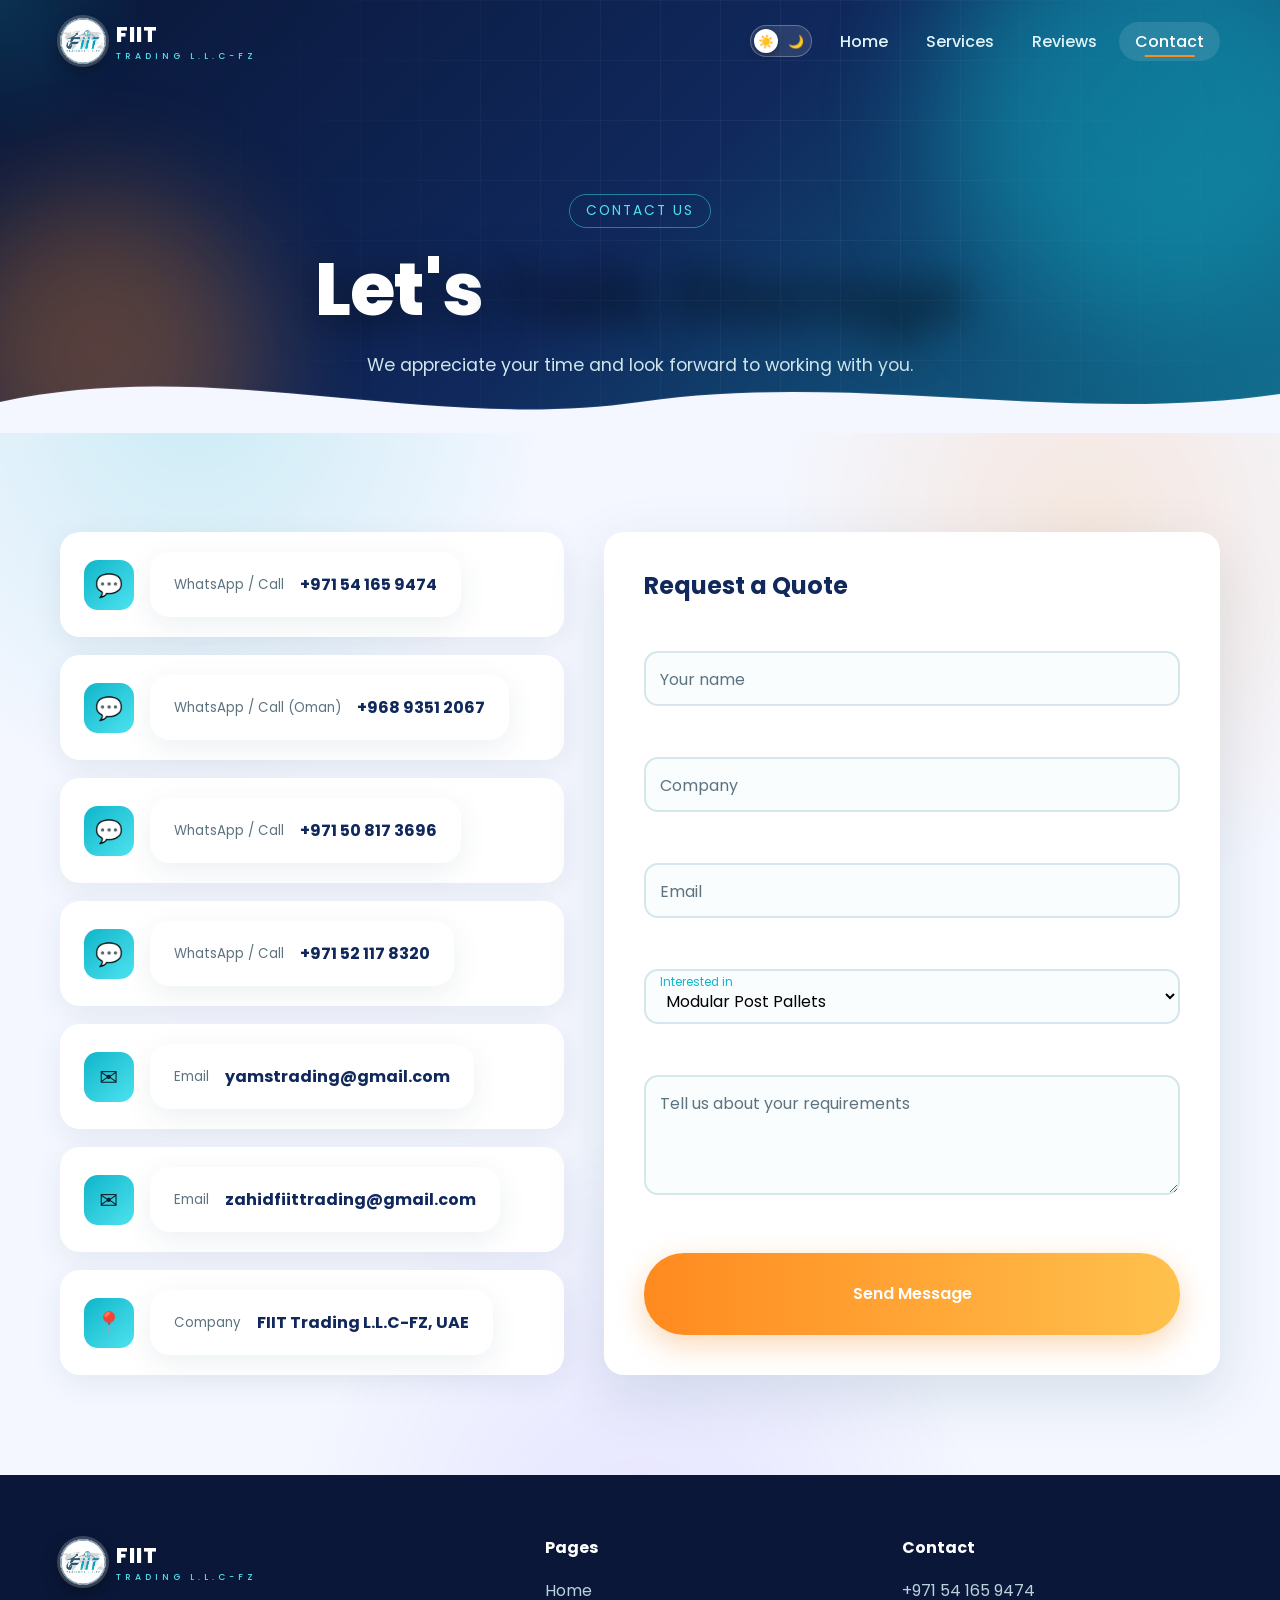
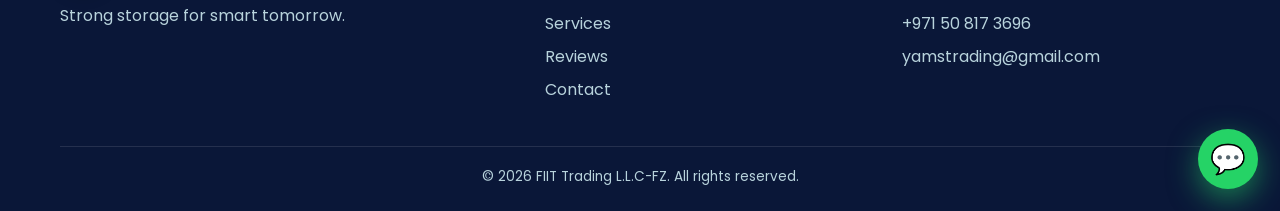
==== fiit-site/contact.html @ 0282f9d8 "initial commit" ====
<!doctype html>
<html lang="en"><head><meta charset="utf-8"><meta name="viewport" content="width=device-width,initial-scale=1">
<title>Contact | FIIT Trading L.L.C-FZ</title>
<link rel="preconnect" href="https://fonts.googleapis.com"><link href="https://fonts.googleapis.com/css2?family=Poppins:wght@400;500;600;700;800&display=swap" rel="stylesheet">
<script>try{var t=localStorage.getItem("theme")||(matchMedia("(prefers-color-scheme:dark)").matches?"dark":"light");document.documentElement.dataset.theme=t}catch(e){}</script>
<link rel="icon" type="image/png" href="images/logo.png">
<link rel="stylesheet" href="style.css"></head><body>
<div id="bar"></div><div class="cursor"></div><div class="aurora"></div>
<nav><div class="wrap"><a href="index.html" class="logo"><img class="logo-img" src="images/logo.png" alt="FIIT Trading logo"><div>FIIT<small>TRADING L.L.C-FZ</small></div></a>
<button id="theme" class="tg" aria-label="Toggle dark/light theme"><span class="sun">☀️</span><span class="moon">🌙</span></button>
<button class="burger" aria-label="menu">☰</button>
<ul class="links"><li><a href="index.html">Home</a></li><li><a href="services.html">Services</a></li><li><a href="reviews.html">Reviews</a></li><li><a class="cta on" href="contact.html">Contact</a></li></ul></div></nav>

<header class="hero small"><div class="grid-bg"></div><div class="blob b1"></div><div class="blob b2"></div><div class="particles"></div>
<div class="wrap"><div><span class="tag">CONTACT US</span><h1>Let's <span class="grad">Talk Storage</span></h1><p>We appreciate your time and look forward to working with you.</p></div></div></header>
<svg class="wave" viewBox="0 0 1440 90" preserveAspectRatio="none"><path d="M0,40 C240,100 480,0 720,40 C960,80 1200,10 1440,50 L1440,0 L0,0 Z"/></svg>

<section><div class="wrap contact-grid">
<div class="info">
<a class="rv l" href="https://wa.me/971541659474" target="_blank"><span class="ci">💬</span><div><small>WhatsApp / Call</small><b>+971 54 165 9474</b></div></a>
<a class="rv l" href="https://wa.me/96893512067" target="_blank"><span class="ci">💬</span><div><small>WhatsApp / Call (Oman)</small><b>+968 9351 2067</b></div></a>
<a class="rv l" href="https://wa.me/971508173696" target="_blank"><span class="ci">💬</span><div><small>WhatsApp / Call</small><b>+971 50 817 3696</b></div></a>
<a class="rv l" href="https://wa.me/971521178320" target="_blank"><span class="ci">💬</span><div><small>WhatsApp / Call</small><b>+971 52 117 8320</b></div></a>
<a class="rv l" href="mailto:yamstrading@gmail.com"><span class="ci">✉️</span><div><small>Email</small><b>yamstrading@gmail.com</b></div></a>
<a class="rv l" href="mailto:zahidfiittrading@gmail.com"><span class="ci">✉️</span><div><small>Email</small><b>zahidfiittrading@gmail.com</b></div></a>
<div class="rv l"><span class="ci">📍</span><div><small>Company</small><b>FIIT Trading L.L.C-FZ, UAE</b></div></div>
</div>

<form class="rv r">
<h2 style="color:var(--navy)">Request a Quote</h2>
<div class="f"><input name="name" placeholder=" " required><label>Your name</label></div>
<div class="f"><input name="company" placeholder=" "><label>Company</label></div>
<div class="f"><input name="email" type="email" placeholder=" " required><label>Email</label></div>
<div class="f"><select name="product"><option>Modular Post Pallets</option><option>Angle Frame Pallets</option><option>Metal Base Pallets</option><option>Nestainers</option><option>Drum Pallets</option><option>Smartrack Fixed Racking</option><option>Smartrack Drive-in Racking</option><option>Other / Custom</option></select><label>Interested in</label></div>
<div class="f"><textarea name="message" placeholder=" " required></textarea><label>Tell us about your requirements</label></div>
<button class="btn p" type="submit">Send Message</button>
<div class="ok">✅ Thank you! Opening WhatsApp to send your enquiry…</div>
</form></div></section>

<footer><div class="wrap"><div><a href="index.html" class="logo"><img class="logo-img" src="images/logo.png" alt="FIIT Trading logo"><div>FIIT<small>TRADING L.L.C-FZ</small></div></a><p style="margin-top:14px">Strong storage for smart tomorrow.</p></div>
<div><h4>Pages</h4><a href="index.html">Home</a><a href="services.html">Services</a><a href="reviews.html">Reviews</a><a href="contact.html">Contact</a></div>
<div><h4>Contact</h4><a href="tel:+971541659474">+971 54 165 9474</a><a href="tel:+971508173696">+971 50 817 3696</a><a href="mailto:yamstrading@gmail.com">yamstrading@gmail.com</a></div>
<div class="copy">© 2026 FIIT Trading L.L.C-FZ. All rights reserved.</div></div></footer>
<a class="wa" href="https://wa.me/971541659474" target="_blank" aria-label="WhatsApp">💬</a>
<script src="main.js"></script></body></html>
---- fiit-site/style.css ----
:root{--navy:#10285c;--navy2:#0a1738;--teal:#0fb5c9;--teal2:#4ee3f0;--orange:#ff8a1f;--violet:#7a5cff;--bg:#f4f7ff;--ink:#12222c;--muted:#5d7380;--card:#fff;--r:20px}
*{box-sizing:border-box;margin:0;padding:0}
html{scroll-behavior:smooth}
body{font-family:'Poppins','Segoe UI',system-ui,sans-serif;background:var(--bg);color:var(--ink);overflow-x:hidden;animation:pagein .7s ease both}
body.leaving{animation:pageout .35s ease forwards}
@keyframes pagein{from{opacity:0;transform:translateY(14px)}to{opacity:1;transform:none}}
@keyframes pageout{to{opacity:0;transform:translateY(-10px)}}
a{color:inherit;text-decoration:none}
img,svg{max-width:100%}
.wrap{width:min(1160px,92%);margin:auto}
h1,h2,h3{line-height:1.15}
.grad{background:linear-gradient(90deg,var(--teal),var(--teal2),var(--orange),var(--teal));background-size:300% 100%;-webkit-background-clip:text;background-clip:text;color:transparent;animation:flow 6s linear infinite}
@keyframes flow{to{background-position:300% 0}}

/* progress + nav */
#bar{position:fixed;top:0;left:0;height:4px;width:0;background:linear-gradient(90deg,var(--teal),var(--orange));z-index:200}
nav{position:fixed;top:0;width:100%;z-index:100;transition:.35s;padding:18px 0}
nav.solid{background:rgba(6,37,54,.92);backdrop-filter:blur(10px);padding:10px 0;box-shadow:0 6px 30px #0004}
nav .wrap{display:flex;align-items:center;justify-content:space-between}
.logo{display:flex;align-items:center;gap:10px;color:#fff;font-weight:800;font-size:1.3rem;letter-spacing:1px}
.logo i{display:grid;place-items:center;width:40px;height:40px;border-radius:12px;background:linear-gradient(135deg,var(--teal),var(--navy));font-style:italic;animation:pulse 3s infinite}
.logo small{display:block;font-size:.55rem;letter-spacing:4px;color:var(--teal2);font-weight:500}
@keyframes pulse{50%{box-shadow:0 0 0 10px #35d0e622}}
.links{display:flex;gap:6px;list-style:none;align-items:center}
.links a{color:#dff3f8;padding:8px 16px;border-radius:30px;font-weight:500;position:relative;transition:.3s}
.links a:hover,.links a.on{background:#ffffff1c;color:#fff}
.links .cta{background:var(--orange);color:#fff}
.links .cta:hover{background:#ff9b3a;transform:translateY(-2px)}
.burger{display:none;background:none;border:0;color:#fff;font-size:1.8rem;cursor:pointer}

/* buttons */
.btn{display:inline-block;padding:14px 30px;border-radius:40px;font-weight:600;border:0;cursor:pointer;font-size:1rem;font-family:inherit;position:relative;overflow:hidden;transition:.3s}
.btn.p{background:linear-gradient(90deg,var(--orange),#ffb259);color:#fff;box-shadow:0 10px 30px #f08a2455}
.btn.g{background:#ffffff18;color:#fff;border:1px solid #ffffff55}
.btn:hover{transform:translateY(-4px) scale(1.03)}
.btn::after{content:"";position:absolute;top:0;left:-80%;width:50%;height:100%;background:linear-gradient(90deg,transparent,#fff7,transparent);transform:skewX(-20deg);transition:.6s}
.btn:hover::after{left:130%}

/* hero */
.hero{min-height:100vh;display:flex;align-items:center;position:relative;overflow:hidden;color:#fff;background:linear-gradient(135deg,var(--navy2),var(--navy) 50%,#12708f)}
.hero.small{min-height:48vh;padding-top:110px}
.hero .wrap{position:relative;z-index:2;display:grid;grid-template-columns:1.1fr .9fr;gap:40px;align-items:center;padding-top:90px}
.hero.small .wrap{grid-template-columns:1fr;padding-top:30px;text-align:center}
.tag{display:inline-block;padding:6px 16px;border:1px solid #35d0e688;border-radius:30px;color:var(--teal2);font-size:.85rem;letter-spacing:2px;margin-bottom:20px;animation:glow 3s infinite}
@keyframes glow{50%{box-shadow:0 0 18px #35d0e655}}
.hero h1{font-size:clamp(2.4rem,6vw,4.6rem);font-weight:800;margin-bottom:20px}
.hero p{color:#cfe6ee;font-size:1.1rem;max-width:560px;margin-bottom:34px}
.hero.small p{margin:auto}
.hero .btns{display:flex;gap:14px;flex-wrap:wrap}
.blob{position:absolute;border-radius:50%;filter:blur(60px);opacity:.45;animation:float 12s ease-in-out infinite}
.b1{width:420px;height:420px;background:var(--teal);top:-100px;right:-80px}
.b2{width:320px;height:320px;background:var(--orange);bottom:-80px;left:-60px;animation-delay:-4s;opacity:.3}
.b3{width:240px;height:240px;background:#6a5cff;top:40%;left:40%;animation-delay:-8s;opacity:.25}
@keyframes float{50%{transform:translate(40px,-50px) scale(1.15)}}
.grid-bg{position:absolute;inset:0;background-image:linear-gradient(#ffffff0d 1px,transparent 1px),linear-gradient(90deg,#ffffff0d 1px,transparent 1px);background-size:60px 60px;animation:grid 14s linear infinite;mask-image:radial-gradient(circle at 60% 40%,#000,transparent 75%)}
@keyframes grid{to{background-position:60px 60px}}
.particles span{position:absolute;bottom:-20px;width:8px;height:8px;background:var(--teal2);border-radius:2px;opacity:.5;animation:rise linear infinite}
@keyframes rise{to{transform:translateY(-110vh) rotate(360deg);opacity:0}}

/* rack illustration */
.rack{width:100%;max-width:470px;margin:auto;filter:drop-shadow(0 30px 40px #0007);animation:bob 6s ease-in-out infinite}
@keyframes bob{50%{transform:translateY(-16px)}}
.rack .box{animation:drop .8s cubic-bezier(.3,1.6,.5,1) both}
@keyframes drop{from{transform:translateY(-120px);opacity:0}}
.scroll{position:absolute;bottom:26px;left:50%;width:26px;height:44px;border:2px solid #fff8;border-radius:20px;z-index:3}
.scroll::after{content:"";position:absolute;left:50%;top:8px;width:4px;height:8px;margin-left:-2px;background:#fff;border-radius:4px;animation:sc 1.6s infinite}
@keyframes sc{to{transform:translateY(16px);opacity:0}}

/* sections */
section{padding:100px 0;position:relative}
.sec-h{text-align:center;max-width:720px;margin:0 auto 60px}
.sec-h span{color:var(--teal);font-weight:600;letter-spacing:3px;font-size:.85rem}
.sec-h h2{font-size:clamp(2rem,4vw,3rem);margin:10px 0 14px;color:var(--navy)}
.sec-h p{color:var(--muted)}
.two{display:grid;grid-template-columns:1fr 1fr;gap:60px;align-items:center}
.about-art{height:380px;border-radius:30px;background:linear-gradient(135deg,var(--navy),var(--teal));position:relative;overflow:hidden;box-shadow:0 30px 60px #0b3a5344}
.about-art .ring{position:absolute;border:2px dashed #ffffff55;border-radius:50%;animation:spin 20s linear infinite}
.about-art .ring:nth-child(1){inset:30px}.about-art .ring:nth-child(2){inset:80px;animation-direction:reverse;border-color:#f08a2499}
.about-art b{position:absolute;inset:0;display:grid;place-items:center;font-size:4.5rem;color:#fff;font-style:italic;font-weight:800;text-shadow:0 8px 30px #0006}
@keyframes spin{to{transform:rotate(360deg)}}
.about p{color:var(--muted);margin-bottom:16px}
.ticks{list-style:none;margin-top:20px;display:grid;gap:10px}
.ticks li::before{content:"✓";display:inline-grid;place-items:center;width:24px;height:24px;margin-right:10px;border-radius:50%;background:var(--teal);color:#fff;font-size:.8rem}

.stats{background:linear-gradient(120deg,var(--navy2),var(--navy));color:#fff;padding:70px 0}
.stats .wrap{display:grid;grid-template-columns:repeat(4,1fr);gap:20px;text-align:center}
.stats h3{font-size:3rem;color:var(--teal2)}
.stats p{color:#bcd6df}

.cards{display:grid;grid-template-columns:repeat(auto-fit,minmax(260px,1fr));gap:28px}
.card{background:var(--card);border-radius:var(--r);padding:32px;box-shadow:0 10px 40px #0b3a5316;transition:transform .25s,box-shadow .3s;position:relative;overflow:hidden;transform-style:preserve-3d}
.card::before{content:"";position:absolute;left:0;top:0;height:5px;width:0;background:linear-gradient(90deg,var(--teal),var(--orange));transition:.5s}
.card:hover::before{width:100%}
.card:hover{box-shadow:0 25px 60px #0b3a5333}
.ico{width:64px;height:64px;border-radius:18px;display:grid;place-items:center;font-size:1.9rem;margin-bottom:18px;background:linear-gradient(135deg,#e1f6fa,#fff);transition:.4s}
.card:hover .ico{transform:rotate(-10deg) scale(1.15);background:linear-gradient(135deg,var(--teal),var(--teal2))}
.card h3{color:var(--navy);margin-bottom:10px}
.card p{color:var(--muted);font-size:.95rem}
.chips{display:flex;flex-wrap:wrap;gap:8px;margin-top:16px}
.chips em{font-style:normal;font-size:.75rem;padding:5px 12px;border-radius:20px;background:#e8f7fa;color:var(--navy);font-weight:600}
.card .more{display:inline-block;margin-top:18px;color:var(--teal);font-weight:600}
.card .more::after{content:" →";transition:.3s;display:inline-block}
.card:hover .more::after{transform:translateX(6px)}

.dark{background:linear-gradient(135deg,var(--navy2),var(--navy));color:#fff}
.dark .sec-h h2{color:#fff}.dark .sec-h p{color:#b8d3dc}
.why{display:grid;grid-template-columns:repeat(3,1fr);gap:26px}
.why div{padding:34px;border-radius:var(--r);background:#ffffff10;border:1px solid #ffffff22;text-align:center;transition:.4s}
.why div:hover{background:#ffffff1f;transform:translateY(-10px)}
.why .big{font-size:2.6rem;display:block;margin-bottom:10px;animation:bob 4s ease-in-out infinite}

.marquee{overflow:hidden;background:var(--teal);color:#fff;padding:18px 0;white-space:nowrap}
.marquee div{display:inline-block;animation:mq 25s linear infinite;font-weight:700;letter-spacing:2px}
.marquee span{margin:0 28px}
@keyframes mq{to{transform:translateX(-50%)}}

.cta-band{text-align:center;color:#fff;background:linear-gradient(120deg,var(--navy),var(--teal));overflow:hidden}
.cta-band h2{font-size:clamp(1.8rem,4vw,2.8rem);margin-bottom:14px}
.cta-band p{margin-bottom:28px;color:#e0f4f8}

/* services */
.tabs{display:flex;justify-content:center;gap:10px;margin-bottom:46px;flex-wrap:wrap}
.tabs button{padding:10px 26px;border-radius:30px;border:2px solid var(--teal);background:#fff;color:var(--teal);font-weight:600;cursor:pointer;font-family:inherit;transition:.3s}
.tabs button.on,.tabs button:hover{background:var(--teal);color:#fff;transform:translateY(-3px)}
.card.hide{display:none}
.card .num{position:absolute;right:20px;top:10px;font-size:4rem;font-weight:800;color:#17a0b811}
.spec{display:flex;flex-direction:column;gap:70px}
.row{display:grid;grid-template-columns:1fr 1fr;gap:50px;align-items:center}
.row:nth-child(even) .art{order:2}
.art{height:300px;border-radius:28px;display:grid;place-items:center;font-size:6rem;background:linear-gradient(135deg,var(--navy),var(--teal));box-shadow:0 25px 60px #0b3a5340;position:relative;overflow:hidden}
.art::after{content:"";position:absolute;width:200%;height:200%;background:conic-gradient(from 0deg,transparent,#ffffff22,transparent 30%);animation:spin 8s linear infinite}
.art span{position:relative;z-index:1;animation:bob 4s ease-in-out infinite}
.row h3{font-size:1.9rem;color:var(--navy);margin-bottom:12px}
.row p{color:var(--muted);margin-bottom:10px}
.row ul{list-style:none;margin:14px 0}
.row li{padding:6px 0 6px 28px;position:relative;color:var(--ink)}
.row li::before{content:"▸";position:absolute;left:0;color:var(--orange)}

/* reviews */
.rev-wrap{position:relative;max-width:760px;margin:auto}
.rev-track{overflow:hidden;border-radius:var(--r)}
.rev-in{display:flex;transition:transform .7s cubic-bezier(.7,0,.2,1)}
.rev{min-width:100%;padding:50px 46px;background:#fff;text-align:center;box-shadow:0 20px 60px #0b3a5320}
.rev .q{font-size:4rem;color:var(--teal);line-height:.5}
.rev p{font-size:1.15rem;margin:18px 0 24px;color:var(--ink)}
.avatar{width:64px;height:64px;border-radius:50%;margin:auto;display:grid;place-items:center;color:#fff;font-weight:700;font-size:1.3rem;background:linear-gradient(135deg,var(--teal),var(--orange))}
.stars{color:#ffb400;letter-spacing:4px;margin:10px 0}
.dots{display:flex;justify-content:center;gap:10px;margin-top:24px}
.dots i{width:12px;height:12px;border-radius:10px;background:#b9d3dc;cursor:pointer;transition:.4s}
.dots i.on{width:34px;background:var(--teal)}
.rev-grid{display:grid;grid-template-columns:repeat(auto-fit,minmax(280px,1fr));gap:26px;margin-top:70px}
.rev-grid .card .stars{margin:0 0 10px}
.rev-grid .who{display:flex;gap:12px;align-items:center;margin-top:18px}
.rev-grid .avatar{margin:0;width:46px;height:46px;font-size:1rem}
.note{text-align:center;color:var(--muted);font-size:.8rem;margin-top:30px}

/* contact */
.contact-grid{display:grid;grid-template-columns:.9fr 1.1fr;gap:40px}
.info{display:grid;gap:18px;align-content:start}
.info a,.info div{display:flex;gap:16px;align-items:center;background:#fff;padding:20px 24px;border-radius:var(--r);box-shadow:0 8px 30px #0b3a5314;transition:.35s}
.info a:hover{transform:translateX(10px);box-shadow:0 14px 40px #0b3a5330}
.info .ci{width:50px;height:50px;border-radius:14px;display:grid;place-items:center;font-size:1.4rem;background:linear-gradient(135deg,var(--teal),var(--teal2));flex:none}
.info small{color:var(--muted);display:block}
.info b{color:var(--navy)}
form{background:#fff;padding:40px;border-radius:var(--r);box-shadow:0 20px 60px #0b3a5320;display:grid;gap:22px}
.f{position:relative}
.f input,.f textarea,.f select{width:100%;padding:18px 16px 8px;border:2px solid #d5e6ec;border-radius:14px;font:inherit;background:#fafdfe;outline:none;transition:.3s}
.f textarea{min-height:120px;resize:vertical}
.f label{position:absolute;left:16px;top:16px;color:var(--muted);pointer-events:none;transition:.25s}
.f input:focus,.f textarea:focus,.f select:focus{border-color:var(--teal);box-shadow:0 0 0 5px #17a0b822}
.f input:focus+label,.f input:not(:placeholder-shown)+label,.f textarea:focus+label,.f textarea:not(:placeholder-shown)+label,.f select+label{top:5px;font-size:.72rem;color:var(--teal)}
.ok{display:none;text-align:center;color:#14884b;font-weight:600}
.ok.show{display:block;animation:pagein .5s}

footer{background:var(--navy2);color:#b8d3dc;padding:60px 0 24px}
footer .wrap{display:grid;grid-template-columns:1.4fr 1fr 1fr;gap:40px}
footer h4{color:#fff;margin-bottom:14px}
footer a{display:block;padding:4px 0;transition:.3s}
footer a:hover{color:var(--teal2);transform:translateX(5px)}
footer .copy{grid-column:1/-1;border-top:1px solid #ffffff1c;padding-top:20px;text-align:center;font-size:.85rem}
.wa{position:fixed;right:22px;bottom:22px;width:60px;height:60px;border-radius:50%;background:#25d366;display:grid;place-items:center;font-size:1.8rem;z-index:90;box-shadow:0 10px 30px #25d36688;animation:wa 2.2s infinite}
@keyframes wa{0%{box-shadow:0 0 0 0 #25d366aa}100%{box-shadow:0 0 0 24px #25d36600}}

/* reveal */
.rv{opacity:0;transform:translateY(50px);transition:opacity .9s ease,transform .9s cubic-bezier(.2,.8,.2,1)}
.rv.l{transform:translateX(-60px)}.rv.r{transform:translateX(60px)}
.rv.in{opacity:1;transform:none}

@media(max-width:900px){
.hero .wrap,.two,.row,.contact-grid,footer .wrap{grid-template-columns:1fr}
.row:nth-child(even) .art{order:0}
.stats .wrap{grid-template-columns:1fr 1fr}.why{grid-template-columns:1fr}
.burger{display:block}
.links{position:fixed;inset:0 0 0 30%;background:var(--navy2);flex-direction:column;justify-content:center;gap:16px;transform:translateX(100%);transition:.45s}
.links.open{transform:none}
.hero .rack{max-width:320px}
}
@media(prefers-reduced-motion:reduce){*{animation:none!important;transition:none!important}.rv{opacity:1;transform:none}}

.hero-bg{position:absolute;inset:0;z-index:0}
.hero-bg img{position:absolute;inset:0;width:100%;height:100%;object-fit:cover;opacity:0;transition:opacity 1.6s ease;transform:scale(1.05)}
.hero-bg img.on{opacity:1;animation:kb 9s ease-out forwards}
@keyframes kb{to{transform:scale(1.18) translate(-1.5%,-1%)}}
.hero-bg::after{content:"";position:absolute;inset:0;background:linear-gradient(105deg,#0a1738f2 15%,#10285cc4 55%,#0fb5c955)}
.hero .grid-bg,.hero .blob,.hero .particles{z-index:1}
.gal{position:relative;max-width:1100px;margin:auto}
.gal-stage{position:relative;height:clamp(260px,52vw,560px);border-radius:28px;overflow:hidden;box-shadow:0 40px 80px #10285c55;background:var(--navy2)}
.gal-stage img{position:absolute;inset:0;width:100%;height:100%;object-fit:cover;opacity:0;transform:scale(1.12);transition:opacity .9s,transform 6s ease-out}
.gal-stage img.on{opacity:1;transform:scale(1)}
.gal-stage::after{content:"";position:absolute;inset:auto 0 0 0;height:35%;background:linear-gradient(transparent,#0a1738cc);pointer-events:none}
.gal-count{position:absolute;left:26px;bottom:20px;z-index:4;color:#fff;font-weight:700;letter-spacing:2px}
.gal-prog{position:absolute;left:0;bottom:0;height:5px;width:0;z-index:5;background:linear-gradient(90deg,var(--teal2),var(--orange))}
.gal button.ar{position:absolute;top:50%;z-index:6;width:54px;height:54px;margin-top:-27px;border-radius:50%;border:0;cursor:pointer;font-size:1.4rem;color:#fff;background:#ffffff2e;backdrop-filter:blur(8px);transition:.3s}
.gal button.ar:hover{background:var(--orange);transform:scale(1.15)}
.gal .prev{left:18px}.gal .next{right:18px}
.thumbs{display:flex;gap:10px;margin-top:18px;overflow-x:auto;padding:6px 2px 12px;scrollbar-width:thin}
.thumbs img{height:70px;width:104px;object-fit:cover;border-radius:12px;cursor:pointer;opacity:.5;border:3px solid transparent;transition:.35s;flex:none}
.thumbs img:hover{opacity:.9;transform:translateY(-4px)}
.thumbs img.on{opacity:1;border-color:var(--orange);transform:translateY(-4px) scale(1.06)}
.soft{background:linear-gradient(180deg,#eef2ff,#f4f7ff)}
.btn.p{background:linear-gradient(90deg,var(--orange),#ffc14d)}
.cta-band,.stats,.dark,.about-art,.art{background-image:linear-gradient(120deg,var(--navy2),var(--navy) 55%,var(--teal))}

/* theme toggle */
.tg{margin-left:auto;margin-right:12px;width:62px;height:32px;border-radius:30px;border:1px solid #ffffff44;background:#ffffff1c;cursor:pointer;position:relative;display:flex;align-items:center;justify-content:space-between;padding:0 7px;font-size:.9rem;transition:.3s}
.tg::after{content:"";position:absolute;left:3px;top:3px;width:24px;height:24px;border-radius:50%;background:#fff;transition:transform .4s cubic-bezier(.6,-.4,.3,1.4);box-shadow:0 2px 8px #0005}
[data-theme=dark] .tg::after{transform:translateX(30px);background:var(--teal2)}
.tg span{position:relative;z-index:1;font-size:.8rem}
.tg:hover{transform:scale(1.08)}
body,.card,form,.info a,.info div,.rev,section,.f input,.f textarea,.f select,.tabs button{transition:background-color .5s,color .5s,border-color .5s,box-shadow .5s}
/* dark theme */
[data-theme=dark]{--bg:#070d1f;--ink:#e6eefc;--muted:#9fb1cc;--card:#101a38;--navy:#dce9ff;--teal:#2fd0e4}
[data-theme=dark] .hero,[data-theme=dark] .stats,[data-theme=dark] .dark,[data-theme=dark] .cta-band,[data-theme=dark] footer,[data-theme=dark] nav.solid{--navy:#10285c}
[data-theme=dark] body{background:var(--bg)}
[data-theme=dark] section[style*="#fff"]{background:#0b1430!important}
[data-theme=dark] .soft{background:linear-gradient(180deg,#0b1430,#070d1f)}
[data-theme=dark] .card,[data-theme=dark] form,[data-theme=dark] .rev,[data-theme=dark] .info a,[data-theme=dark] .info div{background:var(--card);box-shadow:0 10px 40px #0008}
[data-theme=dark] .ico{background:linear-gradient(135deg,#17306a,#101a38)}
[data-theme=dark] .chips em{background:#1a2c5c;color:#bfe9f0}
[data-theme=dark] .f input,[data-theme=dark] .f textarea,[data-theme=dark] .f select{background:#0b1430;border-color:#25386e;color:var(--ink)}
[data-theme=dark] .tabs button{background:#101a38}
[data-theme=dark] .tabs button.on,[data-theme=dark] .tabs button:hover{background:var(--teal);color:#06122e}
[data-theme=dark] .row h3,[data-theme=dark] .card h3,[data-theme=dark] .sec-h h2,[data-theme=dark] .info b,[data-theme=dark] form h2{color:#fff}
[data-theme=dark] .dots i{background:#2b3f77}[data-theme=dark] .dots i.on{background:var(--teal2)}
[data-theme=dark] .ok{color:#5ee59a}
.dark .sec-h h2,.stats h3,.hero h1{color:#fff}
.hero{--navy:#10285c}
.cta-band h2{color:#fff}
[data-theme=dark] .about-art,[data-theme=dark] .art,[data-theme=dark] .avatar,[data-theme=dark] .logo i{--navy:#10285c}

.logo-img{width:46px;height:46px;border-radius:50%;background:#fff;object-fit:cover;box-shadow:0 0 0 3px #ffffff33,0 6px 18px #0006;transition:transform .6s cubic-bezier(.3,1.5,.5,1);animation:pulse 3s infinite}
.logo:hover .logo-img{transform:rotate(360deg) scale(1.1)}
.about-logo{position:absolute;left:50%;top:50%;width:62%;max-width:260px;aspect-ratio:1;translate:-50% -50%;border-radius:50%;background:#fff;box-shadow:0 20px 60px #0008;animation:bob 6s ease-in-out infinite}
.about-art b{display:none}

/* ===== WOW layer ===== */
.aurora{position:fixed;inset:0;z-index:-1;pointer-events:none;background:radial-gradient(40% 35% at 15% 20%,#0fb5c92e,transparent 70%),radial-gradient(35% 30% at 85% 30%,#ff8a1f26,transparent 70%),radial-gradient(40% 40% at 50% 90%,#7a5cff22,transparent 70%);animation:aur 18s ease-in-out infinite alternate}
@keyframes aur{to{transform:scale(1.25) rotate(6deg)}}
.cursor{position:fixed;left:0;top:0;width:320px;height:320px;margin:-160px 0 0 -160px;border-radius:50%;pointer-events:none;z-index:1;background:radial-gradient(circle,#0fb5c92b,transparent 65%)}
.wave{display:block;width:100%;height:70px;fill:var(--bg);transform:scaleY(-1);position:relative;z-index:3;margin:-69px 0 -1px;pointer-events:none}
.hero h1{text-shadow:0 8px 40px #0008;letter-spacing:-1px}
.hero h1 .w{display:inline-block;opacity:0;transform:translateY(40px) rotateX(-70deg);animation:wd .9s cubic-bezier(.2,.9,.3,1.2) forwards}
@keyframes wd{to{opacity:1;transform:none}}
.rot-line{font-size:1.5rem;font-weight:600;margin-bottom:16px;min-height:2.2rem;color:#fff}
.rot-line b{font-weight:800}
.caret{display:inline-block;width:3px;height:1.4rem;margin-left:4px;background:var(--orange);vertical-align:middle;animation:bl .8s steps(1) infinite}
@keyframes bl{50%{opacity:0}}
.hero .wrap>div:nth-child(2){position:relative}
.chip{position:absolute;padding:10px 18px;border-radius:40px;font-size:.85rem;font-weight:600;color:#fff;background:#ffffff1f;border:1px solid #ffffff55;backdrop-filter:blur(12px);box-shadow:0 12px 30px #0005;animation:bob 5s ease-in-out infinite;white-space:nowrap}
.c1{top:4%;left:-4%}.c2{top:46%;right:-6%;animation-delay:-2s}.c3{bottom:6%;left:2%;animation-delay:-3.5s}
.ribbons{padding:50px 0;overflow:hidden;background:linear-gradient(180deg,var(--bg),#e6ecff);display:grid;gap:16px}
[data-theme=dark] .ribbons{background:linear-gradient(180deg,#070d1f,#0b1430)}
.ribbon{overflow:hidden;-webkit-mask-image:linear-gradient(90deg,transparent,#000 10%,#000 90%,transparent);mask-image:linear-gradient(90deg,transparent,#000 10%,#000 90%,transparent)}
.ribbon>div{display:flex;gap:16px;width:max-content;animation:mq2 60s linear infinite}
.ribbon.rev2>div{animation-direction:reverse}
.ribbon img{height:170px;width:260px;object-fit:cover;border-radius:20px;box-shadow:0 12px 30px #10285c44;transition:.5s}
.ribbon img:hover{transform:scale(1.12) rotate(-2deg);filter:saturate(1.4)}
.ribbon:hover>div{animation-play-state:paused}
@keyframes mq2{to{transform:translateX(-50%)}}
.card{border:1px solid transparent;background:linear-gradient(var(--card),var(--card)) padding-box,linear-gradient(135deg,#0fb5c900,#0fb5c900) border-box}
.card:hover{background:linear-gradient(var(--card),var(--card)) padding-box,linear-gradient(135deg,var(--teal),var(--violet),var(--orange)) border-box;box-shadow:0 30px 70px #0fb5c944}
.sec-h h2{position:relative;display:inline-block;padding-bottom:14px}
.sec-h h2::after{content:"";position:absolute;left:50%;bottom:0;height:5px;width:0;border-radius:5px;background:linear-gradient(90deg,var(--teal),var(--orange));transform:translateX(-50%);transition:width 1.1s .3s cubic-bezier(.2,.8,.2,1)}
.sec-h.in h2::after{width:90px}
.sec-h span{display:inline-block;padding:5px 16px;border-radius:30px;background:#0fb5c91c;border:1px solid #0fb5c955}
.stats h3{text-shadow:0 0 30px #4ee3f088;font-size:3.4rem}
.stats .wrap>div{padding:24px;border-radius:20px;background:#ffffff0d;border:1px solid #ffffff1c;transition:.4s}
.stats .wrap>div:hover{transform:translateY(-8px);background:#ffffff1a}
.btn.p{animation:btnp 2.5s infinite}
@keyframes btnp{0%,100%{box-shadow:0 10px 30px #ff8a1f55}50%{box-shadow:0 10px 50px #ff8a1fcc,0 0 0 8px #ff8a1f1c}}
.rack{filter:drop-shadow(0 30px 50px #000a) drop-shadow(0 0 40px #0fb5c966)}
nav.solid{background:rgba(10,23,56,.78);backdrop-filter:blur(16px) saturate(1.5)}
.links a::after{content:"";position:absolute;left:50%;bottom:4px;height:2px;width:0;background:var(--orange);transition:.35s;transform:translateX(-50%)}
.links a:hover::after,.links a.on::after{width:50%}
.why div{position:relative;overflow:hidden}
.why div::before{content:"";position:absolute;inset:-50%;background:conic-gradient(from 0deg,transparent,#4ee3f044,transparent 30%);animation:spin 7s linear infinite;opacity:0;transition:.5s}
.why div:hover::before{opacity:1}
.why div>*{position:relative}
.gal-stage{box-shadow:0 40px 90px #0fb5c955,0 0 0 4px #ffffff22}
@media(max-width:900px){.chip{display:none}.ribbon img{height:120px;width:180px}.cursor{display:none}}
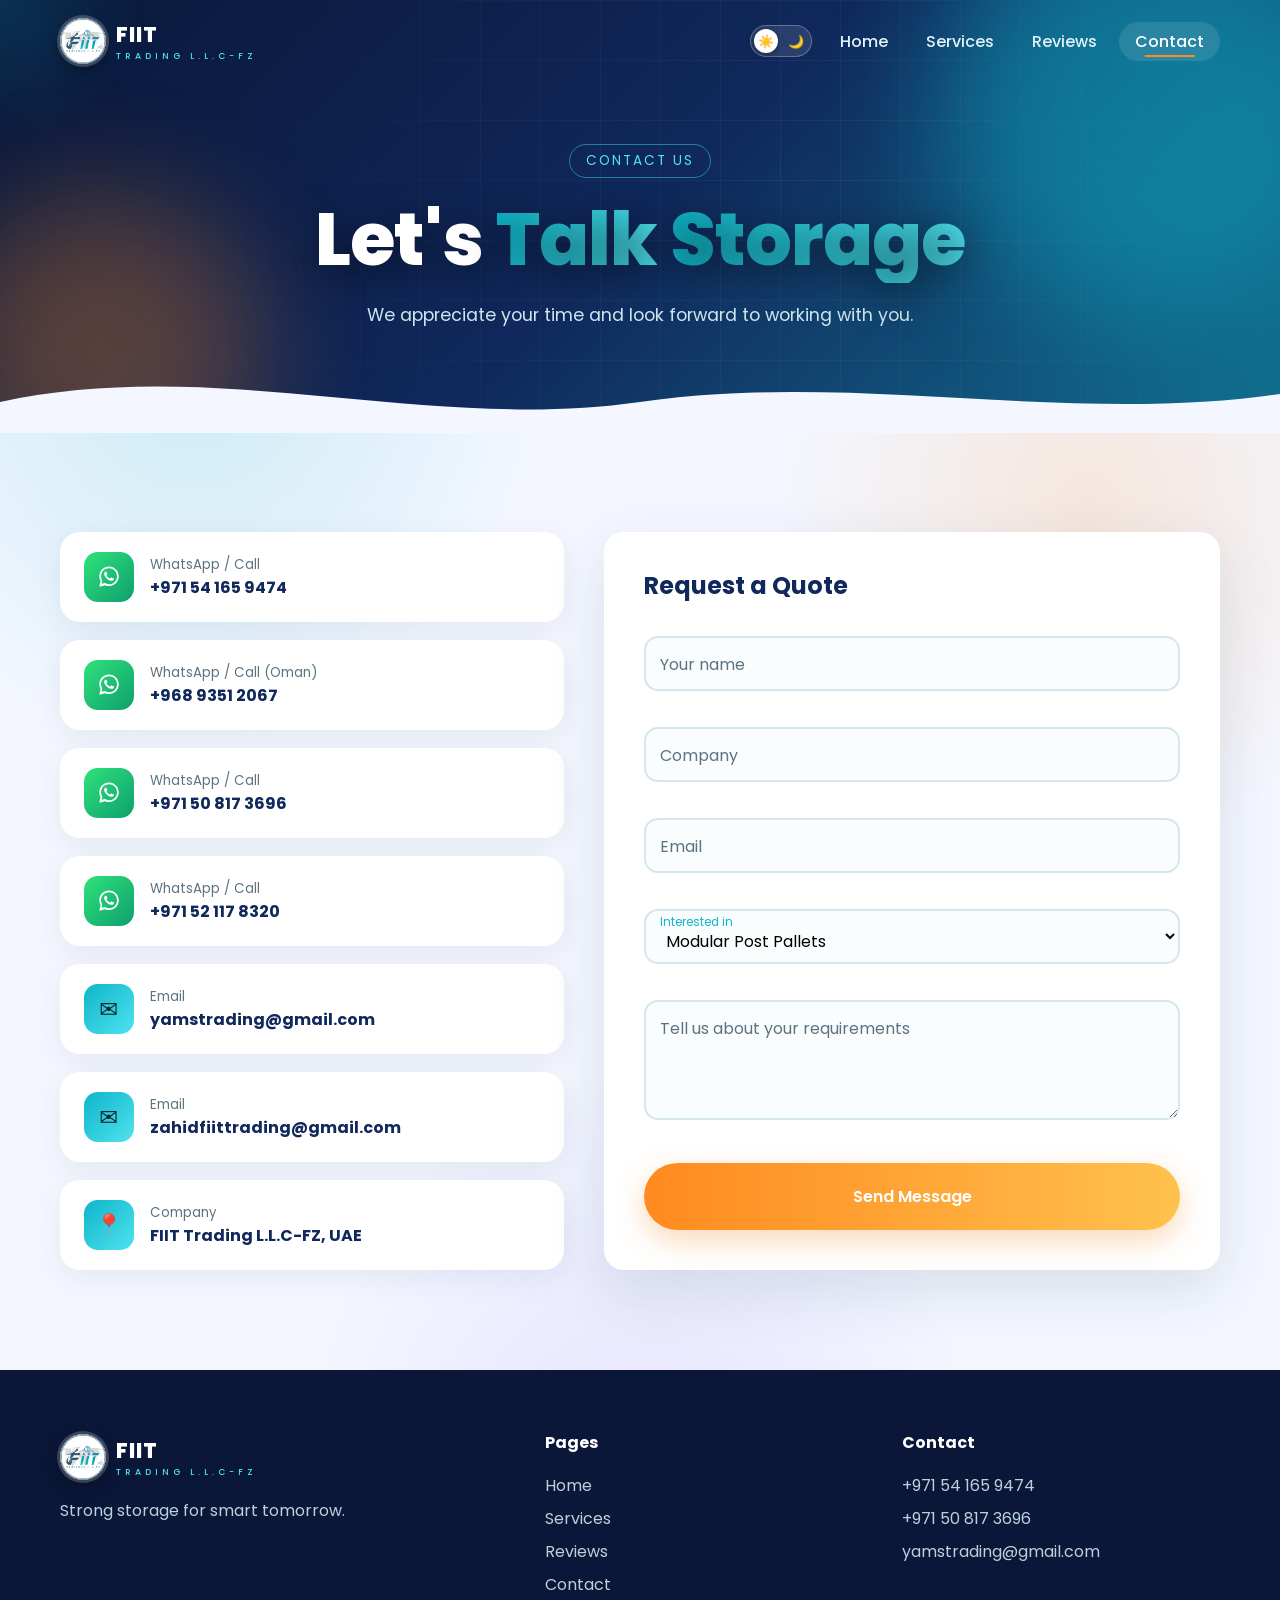
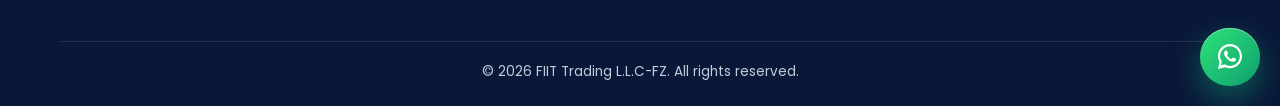
==== commit 3fd3cd68: "style" ====
--- a/fiit-site/contact.html
+++ b/fiit-site/contact.html
@@ -17,10 +17,10 @@
 
 <section><div class="wrap contact-grid">
 <div class="info">
-<a class="rv l" href="https://wa.me/971541659474" target="_blank"><span class="ci">💬</span><div><small>WhatsApp / Call</small><b>+971 54 165 9474</b></div></a>
-<a class="rv l" href="https://wa.me/96893512067" target="_blank"><span class="ci">💬</span><div><small>WhatsApp / Call (Oman)</small><b>+968 9351 2067</b></div></a>
-<a class="rv l" href="https://wa.me/971508173696" target="_blank"><span class="ci">💬</span><div><small>WhatsApp / Call</small><b>+971 50 817 3696</b></div></a>
-<a class="rv l" href="https://wa.me/971521178320" target="_blank"><span class="ci">💬</span><div><small>WhatsApp / Call</small><b>+971 52 117 8320</b></div></a>
+<a class="rv l" href="https://wa.me/971541659474" target="_blank"><span class="ci wi"><svg viewBox="0 0 32 32" fill="currentColor" aria-hidden="true"><path d="M16.04 3C9.4 3 4 8.4 4 15.03c0 2.12.55 4.19 1.6 6.01L4 28l7.13-1.87a12 12 0 0 0 4.9 1.04h.01C22.66 27.17 28 21.77 28 15.14 28 8.5 22.68 3 16.04 3zm0 21.9h-.01a9.9 9.9 0 0 1-5.05-1.39l-.36-.21-3.76.99 1-3.67-.24-.38a9.86 9.86 0 0 1-1.51-5.2c0-5.45 4.44-9.89 9.9-9.89 2.64 0 5.12 1.03 6.99 2.9a9.8 9.8 0 0 1 2.9 7c0 5.46-4.44 9.9-9.86 9.9zm5.42-7.4c-.3-.15-1.76-.87-2.03-.97-.27-.1-.47-.15-.67.15-.2.3-.77.97-.94 1.17-.17.2-.35.22-.65.07-.3-.15-1.26-.46-2.4-1.48-.89-.79-1.49-1.77-1.66-2.07-.17-.3-.02-.46.13-.61.14-.13.3-.35.45-.52.15-.17.2-.3.3-.5.1-.2.05-.37-.02-.52-.08-.15-.67-1.61-.92-2.2-.24-.58-.49-.5-.67-.51h-.57c-.2 0-.52.07-.8.37-.27.3-1.04 1.02-1.04 2.48s1.07 2.88 1.22 3.08c.15.2 2.1 3.2 5.08 4.49.71.31 1.26.49 1.7.63.71.23 1.36.2 1.88.12.57-.09 1.76-.72 2-1.41.25-.7.25-1.29.17-1.41-.07-.13-.27-.2-.57-.35z"/></svg></span><div><small>WhatsApp / Call</small><b>+971 54 165 9474</b></div></a>
+<a class="rv l" href="https://wa.me/96893512067" target="_blank"><span class="ci wi"><svg viewBox="0 0 32 32" fill="currentColor" aria-hidden="true"><path d="M16.04 3C9.4 3 4 8.4 4 15.03c0 2.12.55 4.19 1.6 6.01L4 28l7.13-1.87a12 12 0 0 0 4.9 1.04h.01C22.66 27.17 28 21.77 28 15.14 28 8.5 22.68 3 16.04 3zm0 21.9h-.01a9.9 9.9 0 0 1-5.05-1.39l-.36-.21-3.76.99 1-3.67-.24-.38a9.86 9.86 0 0 1-1.51-5.2c0-5.45 4.44-9.89 9.9-9.89 2.64 0 5.12 1.03 6.99 2.9a9.8 9.8 0 0 1 2.9 7c0 5.46-4.44 9.9-9.86 9.9zm5.42-7.4c-.3-.15-1.76-.87-2.03-.97-.27-.1-.47-.15-.67.15-.2.3-.77.97-.94 1.17-.17.2-.35.22-.65.07-.3-.15-1.26-.46-2.4-1.48-.89-.79-1.49-1.77-1.66-2.07-.17-.3-.02-.46.13-.61.14-.13.3-.35.45-.52.15-.17.2-.3.3-.5.1-.2.05-.37-.02-.52-.08-.15-.67-1.61-.92-2.2-.24-.58-.49-.5-.67-.51h-.57c-.2 0-.52.07-.8.37-.27.3-1.04 1.02-1.04 2.48s1.07 2.88 1.22 3.08c.15.2 2.1 3.2 5.08 4.49.71.31 1.26.49 1.7.63.71.23 1.36.2 1.88.12.57-.09 1.76-.72 2-1.41.25-.7.25-1.29.17-1.41-.07-.13-.27-.2-.57-.35z"/></svg></span><div><small>WhatsApp / Call (Oman)</small><b>+968 9351 2067</b></div></a>
+<a class="rv l" href="https://wa.me/971508173696" target="_blank"><span class="ci wi"><svg viewBox="0 0 32 32" fill="currentColor" aria-hidden="true"><path d="M16.04 3C9.4 3 4 8.4 4 15.03c0 2.12.55 4.19 1.6 6.01L4 28l7.13-1.87a12 12 0 0 0 4.9 1.04h.01C22.66 27.17 28 21.77 28 15.14 28 8.5 22.68 3 16.04 3zm0 21.9h-.01a9.9 9.9 0 0 1-5.05-1.39l-.36-.21-3.76.99 1-3.67-.24-.38a9.86 9.86 0 0 1-1.51-5.2c0-5.45 4.44-9.89 9.9-9.89 2.64 0 5.12 1.03 6.99 2.9a9.8 9.8 0 0 1 2.9 7c0 5.46-4.44 9.9-9.86 9.9zm5.42-7.4c-.3-.15-1.76-.87-2.03-.97-.27-.1-.47-.15-.67.15-.2.3-.77.97-.94 1.17-.17.2-.35.22-.65.07-.3-.15-1.26-.46-2.4-1.48-.89-.79-1.49-1.77-1.66-2.07-.17-.3-.02-.46.13-.61.14-.13.3-.35.45-.52.15-.17.2-.3.3-.5.1-.2.05-.37-.02-.52-.08-.15-.67-1.61-.92-2.2-.24-.58-.49-.5-.67-.51h-.57c-.2 0-.52.07-.8.37-.27.3-1.04 1.02-1.04 2.48s1.07 2.88 1.22 3.08c.15.2 2.1 3.2 5.08 4.49.71.31 1.26.49 1.7.63.71.23 1.36.2 1.88.12.57-.09 1.76-.72 2-1.41.25-.7.25-1.29.17-1.41-.07-.13-.27-.2-.57-.35z"/></svg></span><div><small>WhatsApp / Call</small><b>+971 50 817 3696</b></div></a>
+<a class="rv l" href="https://wa.me/971521178320" target="_blank"><span class="ci wi"><svg viewBox="0 0 32 32" fill="currentColor" aria-hidden="true"><path d="M16.04 3C9.4 3 4 8.4 4 15.03c0 2.12.55 4.19 1.6 6.01L4 28l7.13-1.87a12 12 0 0 0 4.9 1.04h.01C22.66 27.17 28 21.77 28 15.14 28 8.5 22.68 3 16.04 3zm0 21.9h-.01a9.9 9.9 0 0 1-5.05-1.39l-.36-.21-3.76.99 1-3.67-.24-.38a9.86 9.86 0 0 1-1.51-5.2c0-5.45 4.44-9.89 9.9-9.89 2.64 0 5.12 1.03 6.99 2.9a9.8 9.8 0 0 1 2.9 7c0 5.46-4.44 9.9-9.86 9.9zm5.42-7.4c-.3-.15-1.76-.87-2.03-.97-.27-.1-.47-.15-.67.15-.2.3-.77.97-.94 1.17-.17.2-.35.22-.65.07-.3-.15-1.26-.46-2.4-1.48-.89-.79-1.49-1.77-1.66-2.07-.17-.3-.02-.46.13-.61.14-.13.3-.35.45-.52.15-.17.2-.3.3-.5.1-.2.05-.37-.02-.52-.08-.15-.67-1.61-.92-2.2-.24-.58-.49-.5-.67-.51h-.57c-.2 0-.52.07-.8.37-.27.3-1.04 1.02-1.04 2.48s1.07 2.88 1.22 3.08c.15.2 2.1 3.2 5.08 4.49.71.31 1.26.49 1.7.63.71.23 1.36.2 1.88.12.57-.09 1.76-.72 2-1.41.25-.7.25-1.29.17-1.41-.07-.13-.27-.2-.57-.35z"/></svg></span><div><small>WhatsApp / Call</small><b>+971 52 117 8320</b></div></a>
 <a class="rv l" href="mailto:yamstrading@gmail.com"><span class="ci">✉️</span><div><small>Email</small><b>yamstrading@gmail.com</b></div></a>
 <a class="rv l" href="mailto:zahidfiittrading@gmail.com"><span class="ci">✉️</span><div><small>Email</small><b>zahidfiittrading@gmail.com</b></div></a>
 <div class="rv l"><span class="ci">📍</span><div><small>Company</small><b>FIIT Trading L.L.C-FZ, UAE</b></div></div>
@@ -41,5 +41,5 @@
 <div><h4>Pages</h4><a href="index.html">Home</a><a href="services.html">Services</a><a href="reviews.html">Reviews</a><a href="contact.html">Contact</a></div>
 <div><h4>Contact</h4><a href="tel:+971541659474">+971 54 165 9474</a><a href="tel:+971508173696">+971 50 817 3696</a><a href="mailto:yamstrading@gmail.com">yamstrading@gmail.com</a></div>
 <div class="copy">© 2026 FIIT Trading L.L.C-FZ. All rights reserved.</div></div></footer>
-<a class="wa" href="https://wa.me/971541659474" target="_blank" aria-label="WhatsApp">💬</a>
+<a class="wa" href="https://wa.me/971541659474?text=Hello%20FIIT%20Trading%2C%20I%20need%20a%20quotation" target="_blank" rel="noopener" aria-label="Chat on WhatsApp"><svg viewBox="0 0 32 32" fill="currentColor" aria-hidden="true"><path d="M16.04 3C9.4 3 4 8.4 4 15.03c0 2.12.55 4.19 1.6 6.01L4 28l7.13-1.87a12 12 0 0 0 4.9 1.04h.01C22.66 27.17 28 21.77 28 15.14 28 8.5 22.68 3 16.04 3zm0 21.9h-.01a9.9 9.9 0 0 1-5.05-1.39l-.36-.21-3.76.99 1-3.67-.24-.38a9.86 9.86 0 0 1-1.51-5.2c0-5.45 4.44-9.89 9.9-9.89 2.64 0 5.12 1.03 6.99 2.9a9.8 9.8 0 0 1 2.9 7c0 5.46-4.44 9.9-9.86 9.9zm5.42-7.4c-.3-.15-1.76-.87-2.03-.97-.27-.1-.47-.15-.67.15-.2.3-.77.97-.94 1.17-.17.2-.35.22-.65.07-.3-.15-1.26-.46-2.4-1.48-.89-.79-1.49-1.77-1.66-2.07-.17-.3-.02-.46.13-.61.14-.13.3-.35.45-.52.15-.17.2-.3.3-.5.1-.2.05-.37-.02-.52-.08-.15-.67-1.61-.92-2.2-.24-.58-.49-.5-.67-.51h-.57c-.2 0-.52.07-.8.37-.27.3-1.04 1.02-1.04 2.48s1.07 2.88 1.22 3.08c.15.2 2.1 3.2 5.08 4.49.71.31 1.26.49 1.7.63.71.23 1.36.2 1.88.12.57-.09 1.76-.72 2-1.41.25-.7.25-1.29.17-1.41-.07-.13-.27-.2-.57-.35z"/></svg><span class="wa-t">Chat with us</span></a>
 <script src="main.js"></script></body></html>
--- a/fiit-site/style.css
+++ b/fiit-site/style.css
@@ -298,3 +298,77 @@
 .why div>*{position:relative}
 .gal-stage{box-shadow:0 40px 90px #0fb5c955,0 0 0 4px #ffffff22}
 @media(max-width:900px){.chip{display:none}.ribbon img{height:120px;width:180px}.cursor{display:none}}
+
+/* service photos + quote buttons */
+.cimg{margin:-32px -32px 22px;height:190px;overflow:hidden;position:relative}
+.cimg::after{content:"";position:absolute;inset:auto 0 0 0;height:50%;background:linear-gradient(transparent,#0a173899)}
+.cimg img{width:100%;height:100%;object-fit:cover;transition:transform .8s cubic-bezier(.2,.8,.2,1)}
+.card:hover .cimg img{transform:scale(1.14) rotate(1deg)}
+.card .num{z-index:2;color:#ffffffcc;text-shadow:0 2px 12px #0008}
+.qbtn{display:inline-flex;align-items:center;gap:9px;margin-top:18px;padding:11px 20px;border-radius:40px;background:linear-gradient(135deg,#25d366,#128c7e);color:#fff!important;font-weight:600;font-size:.9rem;box-shadow:0 8px 22px #25d36655;transition:.3s;position:relative;overflow:hidden}
+.qbtn:hover{transform:translateY(-3px) scale(1.04);box-shadow:0 14px 30px #25d36688}
+.qbtn svg{animation:wig 2.4s infinite}
+@keyframes wig{0%,80%,100%{transform:none}86%{transform:rotate(-16deg) scale(1.15)}92%{transform:rotate(14deg) scale(1.15)}}
+.art.photo{background:var(--navy2)}
+.art.photo::after{display:none}
+.art.photo img{position:absolute;inset:0;width:100%;height:100%;object-fit:cover;transition:transform 1s}
+.row:hover .art.photo img{transform:scale(1.1)}
+.row .qbtn{margin-top:10px}
+
+/* ===== refined WhatsApp ===== */
+.wa{position:fixed;right:20px;bottom:20px;height:58px;min-width:58px;padding:0;border-radius:40px;background:linear-gradient(135deg,#2fe27a,#0e9f6e);color:#fff;display:flex;align-items:center;justify-content:center;gap:0;z-index:90;box-shadow:0 12px 32px #0e9f6e88,inset 0 1px 0 #ffffff66;animation:wa 2.4s infinite;overflow:hidden;transition:.45s cubic-bezier(.2,.8,.2,1)}
+.wa svg{width:32px;height:32px;flex:none;margin:0 13px}
+.wa .wa-t{max-width:0;opacity:0;white-space:nowrap;font-weight:600;font-size:.95rem;transition:.45s}
+.wa:hover{padding-right:8px;transform:translateY(-4px)}
+.wa:hover .wa-t{max-width:140px;opacity:1;margin-right:14px}
+@keyframes wa{0%{box-shadow:0 12px 32px #0e9f6e88,0 0 0 0 #25d36699}100%{box-shadow:0 12px 32px #0e9f6e88,0 0 0 22px #25d36600}}
+.info .ci.wi{background:linear-gradient(135deg,#2fe27a,#0e9f6e);color:#fff}
+.info .ci.wi svg{width:26px;height:26px}
+.qbtn{display:flex;align-items:center;gap:14px;width:fit-content;max-width:100%;margin-top:20px;padding:7px 18px 7px 7px;border-radius:50px;background:var(--card);border:1.5px solid #25d36666;color:var(--ink)!important;box-shadow:0 6px 20px #0e9f6e22;transition:.4s cubic-bezier(.2,.8,.2,1);position:relative;overflow:hidden;z-index:1}
+.qbtn::before{content:"";position:absolute;inset:0;background:linear-gradient(135deg,#2fe27a,#0e9f6e);transform:translateX(-101%);transition:transform .45s cubic-bezier(.2,.8,.2,1);z-index:-1}
+.qbtn:hover::before{transform:none}
+.qbtn:hover{color:#fff!important;transform:translateY(-3px);box-shadow:0 14px 32px #0e9f6e55;border-color:transparent}
+.qbtn .qi{width:42px;height:42px;border-radius:50%;display:grid;place-items:center;background:linear-gradient(135deg,#2fe27a,#0e9f6e);color:#fff;flex:none;box-shadow:0 4px 12px #0e9f6e66;transition:.4s}
+.qbtn:hover .qi{background:#fff;color:#0e9f6e;transform:rotate(360deg)}
+.qbtn .qi svg{width:24px;height:24px;animation:none}
+.qbtn .qt{display:flex;flex-direction:column;line-height:1.2}
+.qbtn .qt b{font-size:.95rem}.qbtn .qt small{font-size:.74rem;opacity:.7}
+.qbtn .qa{margin-left:6px;transition:.35s;font-size:1.1rem}
+.qbtn:hover .qa{transform:translateX(6px)}
+.row .qbtn{margin-top:14px}
+@media(max-width:600px){.wa{right:14px;bottom:14px;height:54px;min-width:54px}.wa svg{width:30px;height:30px;margin:0 12px}.wa .wa-t{display:none}}
+
+/* ===== fixes: gradient words, mobile overflow ===== */
+.hero h1 .grad{background:none;animation:none;-webkit-background-clip:border-box;background-clip:border-box;color:inherit}
+.hero h1 .gw{background:linear-gradient(90deg,var(--teal),var(--teal2),var(--orange),var(--teal));background-size:300% 100%;-webkit-background-clip:text;background-clip:text;color:transparent;-webkit-text-fill-color:transparent;animation:wd .9s cubic-bezier(.2,.9,.3,1.2) forwards,flow 6s linear infinite}
+.hero .wrap>*,.contact-grid>*,.two>*,.row>*,footer .wrap>*{min-width:0}
+.info a>div,.info div>div{min-width:0;overflow-wrap:anywhere}
+@media(max-width:900px){
+ .hero .wrap,.two,.row,.contact-grid,footer .wrap{grid-template-columns:minmax(0,1fr)}
+ .hero .wrap{padding-top:120px}
+ .hero.small .wrap{padding-top:40px}
+ .scroll{display:none}
+ form{padding:26px 20px}
+ .info a,.info div{padding:16px}
+ section{padding:70px 0}
+ .art{height:230px}
+ .rev{padding:34px 20px}
+ .cimg{height:170px}
+ .sec-h{margin-bottom:40px}
+}
+@media(max-width:420px){
+ .logo{font-size:1.1rem}.logo small{letter-spacing:2px}
+ .tg{margin-right:6px;width:56px}
+ .stats h3{font-size:2.3rem}
+ .btn{padding:12px 22px}
+ .qbtn .qt b{font-size:.88rem}
+ .info b{font-size:.92rem}
+}
+
+.rack-box{position:relative;width:100%}
+.info a>div,.info>div>div{display:block;background:none;padding:0;box-shadow:none;border-radius:0;transform:none}
+.info a:hover>div{transform:none;box-shadow:none}
+.info small,.info b{display:block}
+.info b{overflow-wrap:anywhere}
+[data-theme=dark] .info a>div,[data-theme=dark] .info>div>div{background:none;box-shadow:none}
+.hero.small{padding-bottom:100px}
